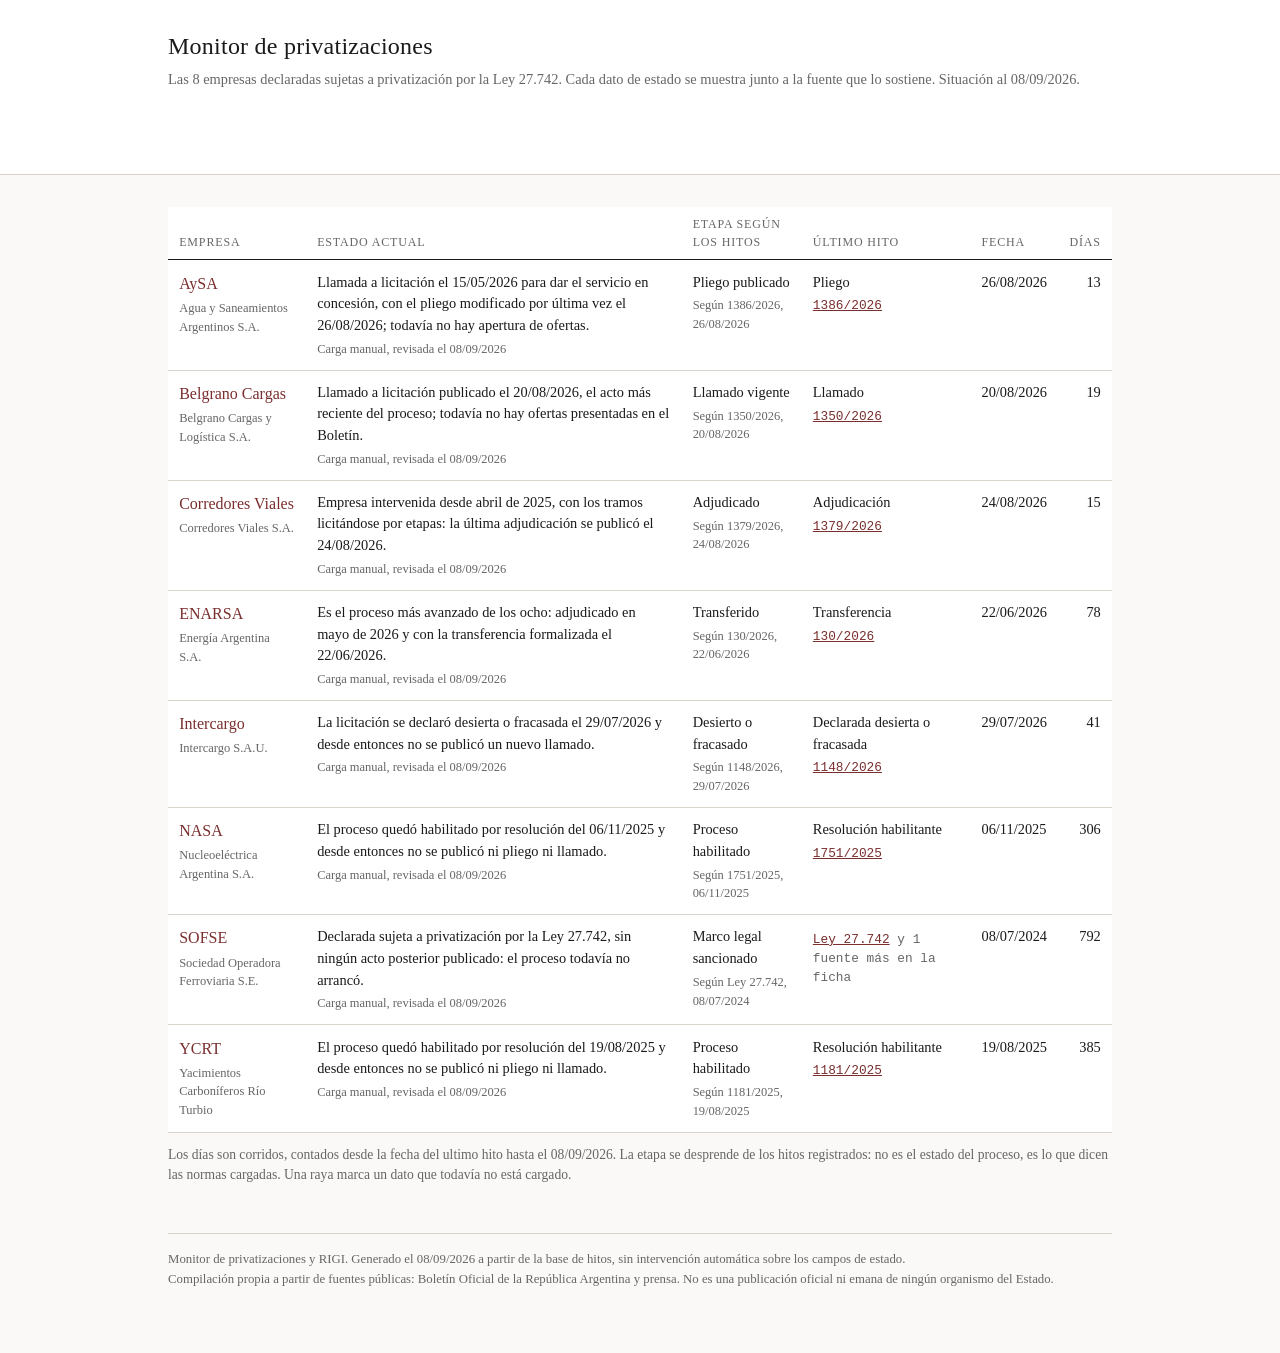
==== index.html @ 0f7c3a1d "Panel del 2026-09-08" ====
<!doctype html>
<html lang="es-AR">
<head>
<meta charset="utf-8">
<meta name="viewport" content="width=device-width, initial-scale=1">
<title>Monitor de privatizaciones - Ley 27.742</title>
<link rel="stylesheet" href="estilo.css">
</head>
<body>
<header>
  <div class="hoja">
    <h1>Monitor de privatizaciones</h1>
    <p class="bajada">
      Las 8 empresas declaradas sujetas a privatización por la
      Ley 27.742. Cada dato de estado se muestra junto a la fuente que lo sostiene.
      Situación al 08/09/2026.
    </p>
  </div>
</header>

<div class="hoja">
  <table>
    <thead>
      <tr>
        <th scope="col">Empresa</th>
        <th scope="col">Estado actual</th>
        <th scope="col">Etapa según los hitos</th>
        <th scope="col">Último hito</th>
        <th scope="col">Fecha</th>
        <th scope="col">Días</th>
      </tr>
    </thead>
    <tbody>
      <tr>
        <td class="empresa-nombre">
          <a href="empresa/aysa.html">AySA</a>
          <span class="fuente">Agua y Saneamientos Argentinos S.A.</span>
        </td>

        <td>
          <div>
            Llamada a licitación el 15/05/2026 para dar el servicio en concesión, con el pliego modificado por última vez el 26/08/2026; todavía no hay apertura de ofertas.
            <span class="fuente">
              Carga manual, revisada el 08/09/2026
            </span>
          </div>
        </td>

        <td>
          <div>
            Pliego publicado
            <span class="fuente">
              Según 1386/2026,
              26/08/2026
            </span>
          </div>
        </td>

        <td>
Pliego          <span class="fuente norma">
            <a href="https://www.boletinoficial.gob.ar/detalleAviso/primera/346399/20260826" target="_blank" rel="noopener">1386/2026</a>
          </span>
        </td>

        <td class="fecha">
          26/08/2026
        </td>

        <td class="numero">
          13
        </td>
      </tr>
      <tr>
        <td class="empresa-nombre">
          <a href="empresa/belgrano-cargas.html">Belgrano Cargas</a>
          <span class="fuente">Belgrano Cargas y Logística S.A.</span>
        </td>

        <td>
          <div>
            Llamado a licitación publicado el 20/08/2026, el acto más reciente del proceso; todavía no hay ofertas presentadas en el Boletín.
            <span class="fuente">
              Carga manual, revisada el 08/09/2026
            </span>
          </div>
        </td>

        <td>
          <div>
            Llamado vigente
            <span class="fuente">
              Según 1350/2026,
              20/08/2026
            </span>
          </div>
        </td>

        <td>
Llamado          <span class="fuente norma">
            <a href="https://www.boletinoficial.gob.ar/detalleAviso/primera/346112/20260820" target="_blank" rel="noopener">1350/2026</a>
          </span>
        </td>

        <td class="fecha">
          20/08/2026
        </td>

        <td class="numero">
          19
        </td>
      </tr>
      <tr>
        <td class="empresa-nombre">
          <a href="empresa/corredores-viales.html">Corredores Viales</a>
          <span class="fuente">Corredores Viales S.A.</span>
        </td>

        <td>
          <div>
            Empresa intervenida desde abril de 2025, con los tramos licitándose por etapas: la última adjudicación se publicó el 24/08/2026.
            <span class="fuente">
              Carga manual, revisada el 08/09/2026
            </span>
          </div>
        </td>

        <td>
          <div>
            Adjudicado
            <span class="fuente">
              Según 1379/2026,
              24/08/2026
            </span>
          </div>
        </td>

        <td>
Adjudicación          <span class="fuente norma">
            <a href="https://www.boletinoficial.gob.ar/detalleAviso/primera/346271/20260824" target="_blank" rel="noopener">1379/2026</a>
          </span>
        </td>

        <td class="fecha">
          24/08/2026
        </td>

        <td class="numero">
          15
        </td>
      </tr>
      <tr>
        <td class="empresa-nombre">
          <a href="empresa/enarsa.html">ENARSA</a>
          <span class="fuente">Energía Argentina S.A.</span>
        </td>

        <td>
          <div>
            Es el proceso más avanzado de los ocho: adjudicado en mayo de 2026 y con la transferencia formalizada el 22/06/2026.
            <span class="fuente">
              Carga manual, revisada el 08/09/2026
            </span>
          </div>
        </td>

        <td>
          <div>
            Transferido
            <span class="fuente">
              Según 130/2026,
              22/06/2026
            </span>
          </div>
        </td>

        <td>
Transferencia          <span class="fuente norma">
            <a href="https://www.boletinoficial.gob.ar/detalleAviso/primera/343371/20260622" target="_blank" rel="noopener">130/2026</a>
          </span>
        </td>

        <td class="fecha">
          22/06/2026
        </td>

        <td class="numero">
          78
        </td>
      </tr>
      <tr>
        <td class="empresa-nombre">
          <a href="empresa/intercargo.html">Intercargo</a>
          <span class="fuente">Intercargo S.A.U.</span>
        </td>

        <td>
          <div>
            La licitación se declaró desierta o fracasada el 29/07/2026 y desde entonces no se publicó un nuevo llamado.
            <span class="fuente">
              Carga manual, revisada el 08/09/2026
            </span>
          </div>
        </td>

        <td>
          <div>
            Desierto o fracasado
            <span class="fuente">
              Según 1148/2026,
              29/07/2026
            </span>
          </div>
        </td>

        <td>
Declarada desierta o fracasada          <span class="fuente norma">
            <a href="https://www.boletinoficial.gob.ar/detalleAviso/primera/345074/20260729" target="_blank" rel="noopener">1148/2026</a>
          </span>
        </td>

        <td class="fecha">
          29/07/2026
        </td>

        <td class="numero">
          41
        </td>
      </tr>
      <tr>
        <td class="empresa-nombre">
          <a href="empresa/nasa.html">NASA</a>
          <span class="fuente">Nucleoeléctrica Argentina S.A.</span>
        </td>

        <td>
          <div>
            El proceso quedó habilitado por resolución del 06/11/2025 y desde entonces no se publicó ni pliego ni llamado.
            <span class="fuente">
              Carga manual, revisada el 08/09/2026
            </span>
          </div>
        </td>

        <td>
          <div>
            Proceso habilitado
            <span class="fuente">
              Según 1751/2025,
              06/11/2025
            </span>
          </div>
        </td>

        <td>
Resolución habilitante          <span class="fuente norma">
            <a href="https://www.boletinoficial.gob.ar/detalleAviso/primera/334097/20251106" target="_blank" rel="noopener">1751/2025</a>
          </span>
        </td>

        <td class="fecha">
          06/11/2025
        </td>

        <td class="numero">
          306
        </td>
      </tr>
      <tr>
        <td class="empresa-nombre">
          <a href="empresa/sofse.html">SOFSE</a>
          <span class="fuente">Sociedad Operadora Ferroviaria S.E.</span>
        </td>

        <td>
          <div>
            Declarada sujeta a privatización por la Ley 27.742, sin ningún acto posterior publicado: el proceso todavía no arrancó.
            <span class="fuente">
              Carga manual, revisada el 08/09/2026
            </span>
          </div>
        </td>

        <td>
          <div>
            Marco legal sancionado
            <span class="fuente">
              Según Ley 27.742,
              08/07/2024
            </span>
          </div>
        </td>

        <td>
          <span class="fuente norma">
            <a href="https://www.boletinoficial.gob.ar/detalleAviso/primera/310189/20240708" target="_blank" rel="noopener">Ley 27.742</a>
            y 1
            fuente más en la ficha
          </span>
        </td>

        <td class="fecha">
          08/07/2024
        </td>

        <td class="numero">
          792
        </td>
      </tr>
      <tr>
        <td class="empresa-nombre">
          <a href="empresa/ycrt.html">YCRT</a>
          <span class="fuente">Yacimientos Carboníferos Río Turbio</span>
        </td>

        <td>
          <div>
            El proceso quedó habilitado por resolución del 19/08/2025 y desde entonces no se publicó ni pliego ni llamado.
            <span class="fuente">
              Carga manual, revisada el 08/09/2026
            </span>
          </div>
        </td>

        <td>
          <div>
            Proceso habilitado
            <span class="fuente">
              Según 1181/2025,
              19/08/2025
            </span>
          </div>
        </td>

        <td>
Resolución habilitante          <span class="fuente norma">
            <a href="https://www.boletinoficial.gob.ar/detalleAviso/primera/330002/20250819" target="_blank" rel="noopener">1181/2025</a>
          </span>
        </td>

        <td class="fecha">
          19/08/2025
        </td>

        <td class="numero">
          385
        </td>
      </tr>
    </tbody>
  </table>

  <p class="nota">
    Los días son corridos, contados desde la fecha del ultimo hito hasta el
    08/09/2026. La etapa se desprende de los hitos registrados: no es el
    estado del proceso, es lo que dicen las normas cargadas. Una raya marca un
    dato que todavía no está cargado.
  </p>

  <footer>
    Monitor de privatizaciones y RIGI. Generado el 08/09/2026 a partir de la
    base de hitos, sin intervención automática sobre los campos de estado.
    <br>
    Compilación propia a partir de fuentes públicas: Boletín Oficial de la
    República Argentina y prensa. No es una publicación oficial ni emana de
    ningún organismo del Estado.
  </footer>
</div>
</body>
</html>
---- estilo.css ----
/* Hoja de estilo unica del panel: la comparten el indice y las fichas.
   Sin JavaScript, sin dependencias externas, sin fuentes remotas. */

:root {
  --tinta: #1a1a1a;
  --tenue: #666;
  --linea: #d8d4cc;
  --fondo: #faf9f7;
  --panel: #fff;
  --acento: #7a2e2e;
  --marca: #f0ece4;
}

* { box-sizing: border-box; }

body {
  margin: 0;
  background: var(--fondo);
  color: var(--tinta);
  font: 16px/1.5 Georgia, "Times New Roman", serif;
}

.hoja {
  max-width: 62rem;
  margin: 0 auto;
  padding: 0 1.5rem 4rem;
}

/* Encabezado ---------------------------------------------------------- */

header {
  border-bottom: 1px solid var(--linea);
  background: var(--panel);
  padding: 1.75rem 0 1.25rem;
  margin-bottom: 2rem;
}

h1 {
  margin: 0 0 .3rem;
  font-size: 1.5rem;
  font-weight: normal;
  letter-spacing: .01em;
}

.bajada {
  margin: 0;
  color: var(--tenue);
  font-size: .9rem;
}

.migas {
  margin: 0 0 .5rem;
  font-size: .85rem;
}

.migas a { color: var(--tenue); }

a { color: var(--acento); }
a:hover { color: var(--tinta); }

h2 {
  font-size: .8rem;
  text-transform: uppercase;
  letter-spacing: .09em;
  color: var(--tenue);
  font-weight: normal;
  margin: 2.5rem 0 .75rem;
  padding-bottom: .3rem;
  border-bottom: 1px solid var(--linea);
}

/* Tabla del indice ---------------------------------------------------- */

table {
  width: 100%;
  border-collapse: collapse;
  background: var(--panel);
  font-size: .9rem;
}

thead th {
  text-align: left;
  font-weight: normal;
  font-size: .75rem;
  text-transform: uppercase;
  letter-spacing: .07em;
  color: var(--tenue);
  padding: .5rem .7rem;
  border-bottom: 1px solid var(--tinta);
  vertical-align: bottom;
}

tbody td {
  padding: .7rem;
  border-bottom: 1px solid var(--linea);
  vertical-align: top;
}

tbody tr:hover { background: var(--fondo); }

.empresa-nombre { font-size: 1rem; }
.empresa-nombre a { text-decoration: none; }
.empresa-nombre a:hover { text-decoration: underline; }

.numero {
  font-variant-numeric: tabular-nums;
  white-space: nowrap;
  text-align: right;
}

.fecha {
  font-variant-numeric: tabular-nums;
  white-space: nowrap;
}

/* Procedencia del dato: nunca se muestra un estado sin decir de donde sale */

.fuente {
  display: block;
  color: var(--tenue);
  font-size: .78rem;
  margin-top: .2rem;
}

.vacio { color: var(--linea); }

.norma {
  font-family: ui-monospace, "Courier New", monospace;
  font-size: .8rem;
}

/* Ficha de empresa ---------------------------------------------------- */

.datos {
  margin: 0;
  background: var(--panel);
  border: 1px solid var(--linea);
}

.datos > div {
  display: grid;
  grid-template-columns: 14rem 1fr;
  gap: 1rem;
  padding: .6rem .9rem;
  border-bottom: 1px solid var(--linea);
}

.datos > div:last-child { border-bottom: 0; }

.datos dt {
  color: var(--tenue);
  font-size: .8rem;
  text-transform: uppercase;
  letter-spacing: .06em;
  padding-top: .15rem;
}

.datos dd { margin: 0; font-size: .95rem; }

/* Linea de tiempo ----------------------------------------------------- */

.linea-tiempo {
  list-style: none;
  margin: 0;
  padding: 0 0 0 1.4rem;
  border-left: 1px solid var(--linea);
}

.linea-tiempo > li {
  position: relative;
  padding: 0 0 1.4rem;
}

.linea-tiempo > li::before {
  content: "";
  position: absolute;
  left: -1.75rem;
  top: .45rem;
  width: .45rem;
  height: .45rem;
  background: var(--acento);
  border-radius: 50%;
}

.linea-tiempo .cabeza {
  display: flex;
  flex-wrap: wrap;
  gap: .5rem;
  align-items: baseline;
}

.linea-tiempo .etapa { font-size: 1rem; }

.linea-tiempo .descripcion {
  margin: .25rem 0 0;
  font-size: .9rem;
}

.linea-tiempo .fuentes {
  list-style: none;
  margin: .3rem 0 0;
  padding: 0;
  font-size: .82rem;
  color: var(--tenue);
}

.linea-tiempo .fuentes li { margin-top: .15rem; }

.nota {
  color: var(--tenue);
  font-size: .85rem;
  margin: .75rem 0 0;
}

footer {
  margin-top: 3rem;
  padding-top: 1rem;
  border-top: 1px solid var(--linea);
  color: var(--tenue);
  font-size: .8rem;
}

@media (max-width: 700px) {
  .datos > div { grid-template-columns: 1fr; gap: .2rem; }
  table, thead, tbody, tr, td, th { display: block; }
  thead { display: none; }
  tbody tr { border-bottom: 1px solid var(--tinta); padding: .5rem 0; }
  tbody td { border-bottom: 0; padding: .2rem .7rem; }
  .numero { text-align: left; }
}
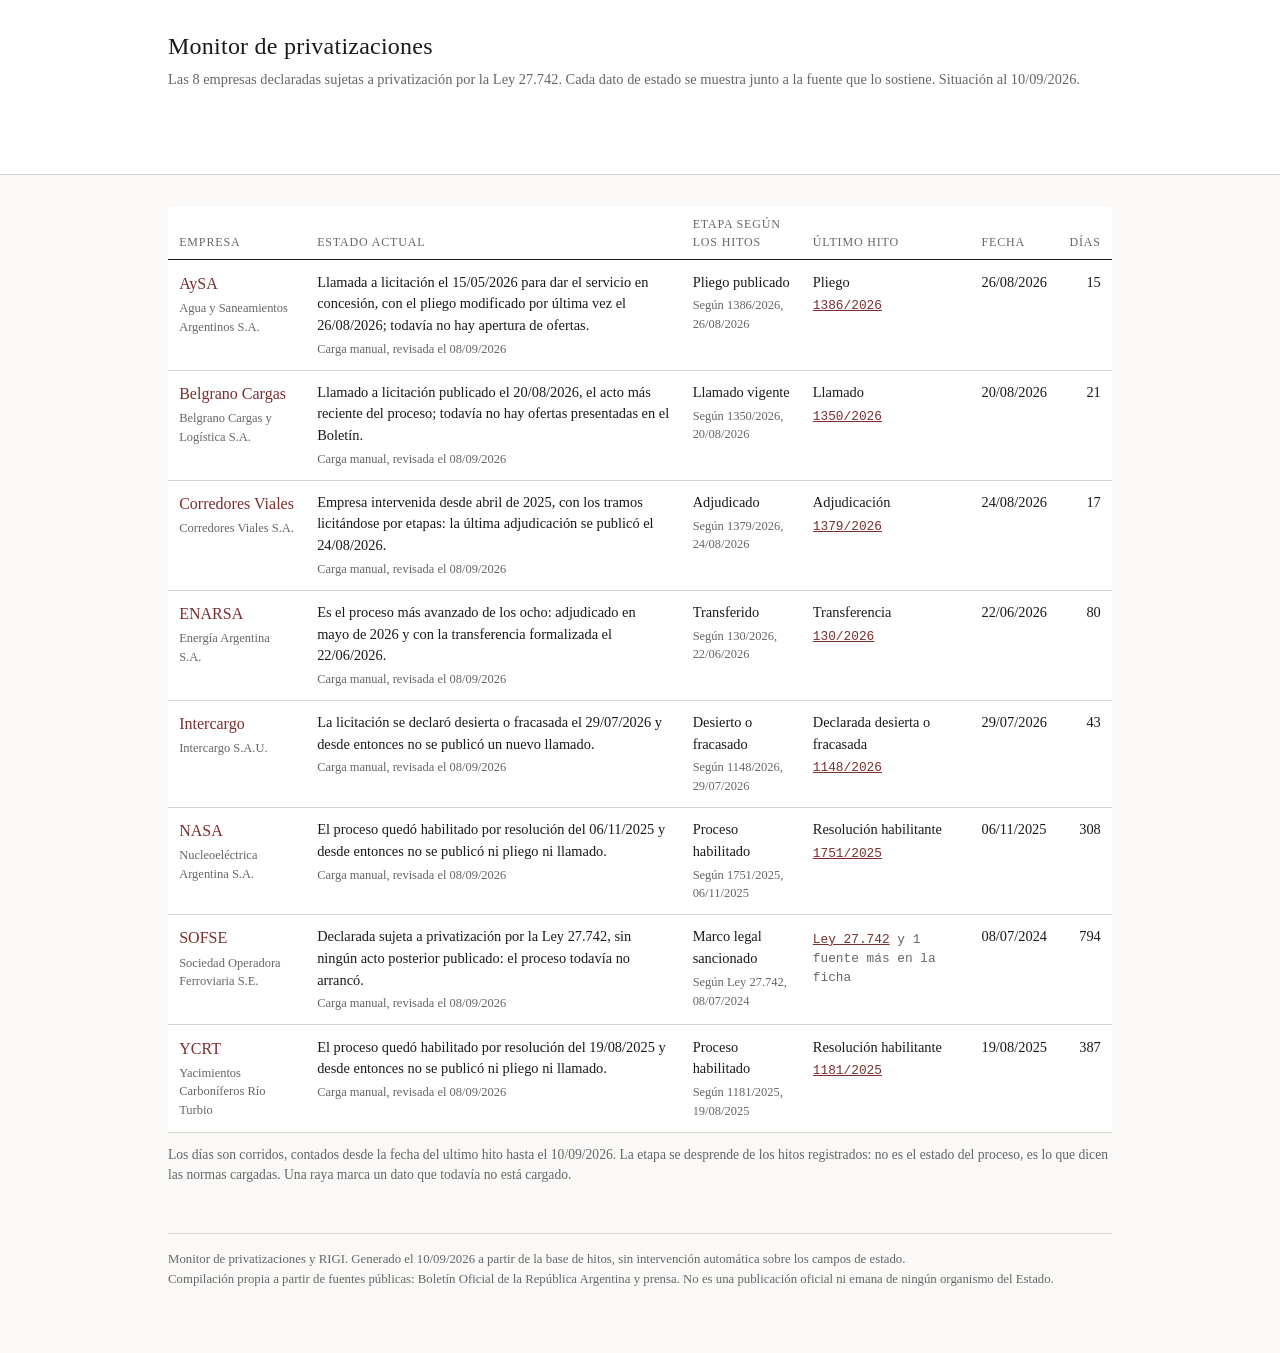
==== commit e39a6b78: "Panel del 2026-09-09" ====
--- a/index.html
+++ b/index.html
@@ -13,7 +13,7 @@
     <p class="bajada">
       Las 8 empresas declaradas sujetas a privatización por la
       Ley 27.742. Cada dato de estado se muestra junto a la fuente que lo sostiene.
-      Situación al 08/09/2026.
+      Situación al 10/09/2026.
     </p>
   </div>
 </header>
@@ -67,7 +67,7 @@
         </td>
 
         <td class="numero">
-          13
+          15
         </td>
       </tr>
       <tr>
@@ -106,7 +106,7 @@
         </td>
 
         <td class="numero">
-          19
+          21
         </td>
       </tr>
       <tr>
@@ -145,7 +145,7 @@
         </td>
 
         <td class="numero">
-          15
+          17
         </td>
       </tr>
       <tr>
@@ -184,7 +184,7 @@
         </td>
 
         <td class="numero">
-          78
+          80
         </td>
       </tr>
       <tr>
@@ -223,7 +223,7 @@
         </td>
 
         <td class="numero">
-          41
+          43
         </td>
       </tr>
       <tr>
@@ -262,7 +262,7 @@
         </td>
 
         <td class="numero">
-          306
+          308
         </td>
       </tr>
       <tr>
@@ -303,7 +303,7 @@
         </td>
 
         <td class="numero">
-          792
+          794
         </td>
       </tr>
       <tr>
@@ -342,7 +342,7 @@
         </td>
 
         <td class="numero">
-          385
+          387
         </td>
       </tr>
     </tbody>
@@ -350,13 +350,13 @@
 
   <p class="nota">
     Los días son corridos, contados desde la fecha del ultimo hito hasta el
-    08/09/2026. La etapa se desprende de los hitos registrados: no es el
+    10/09/2026. La etapa se desprende de los hitos registrados: no es el
     estado del proceso, es lo que dicen las normas cargadas. Una raya marca un
     dato que todavía no está cargado.
   </p>
 
   <footer>
-    Monitor de privatizaciones y RIGI. Generado el 08/09/2026 a partir de la
+    Monitor de privatizaciones y RIGI. Generado el 10/09/2026 a partir de la
     base de hitos, sin intervención automática sobre los campos de estado.
     <br>
     Compilación propia a partir de fuentes públicas: Boletín Oficial de la
